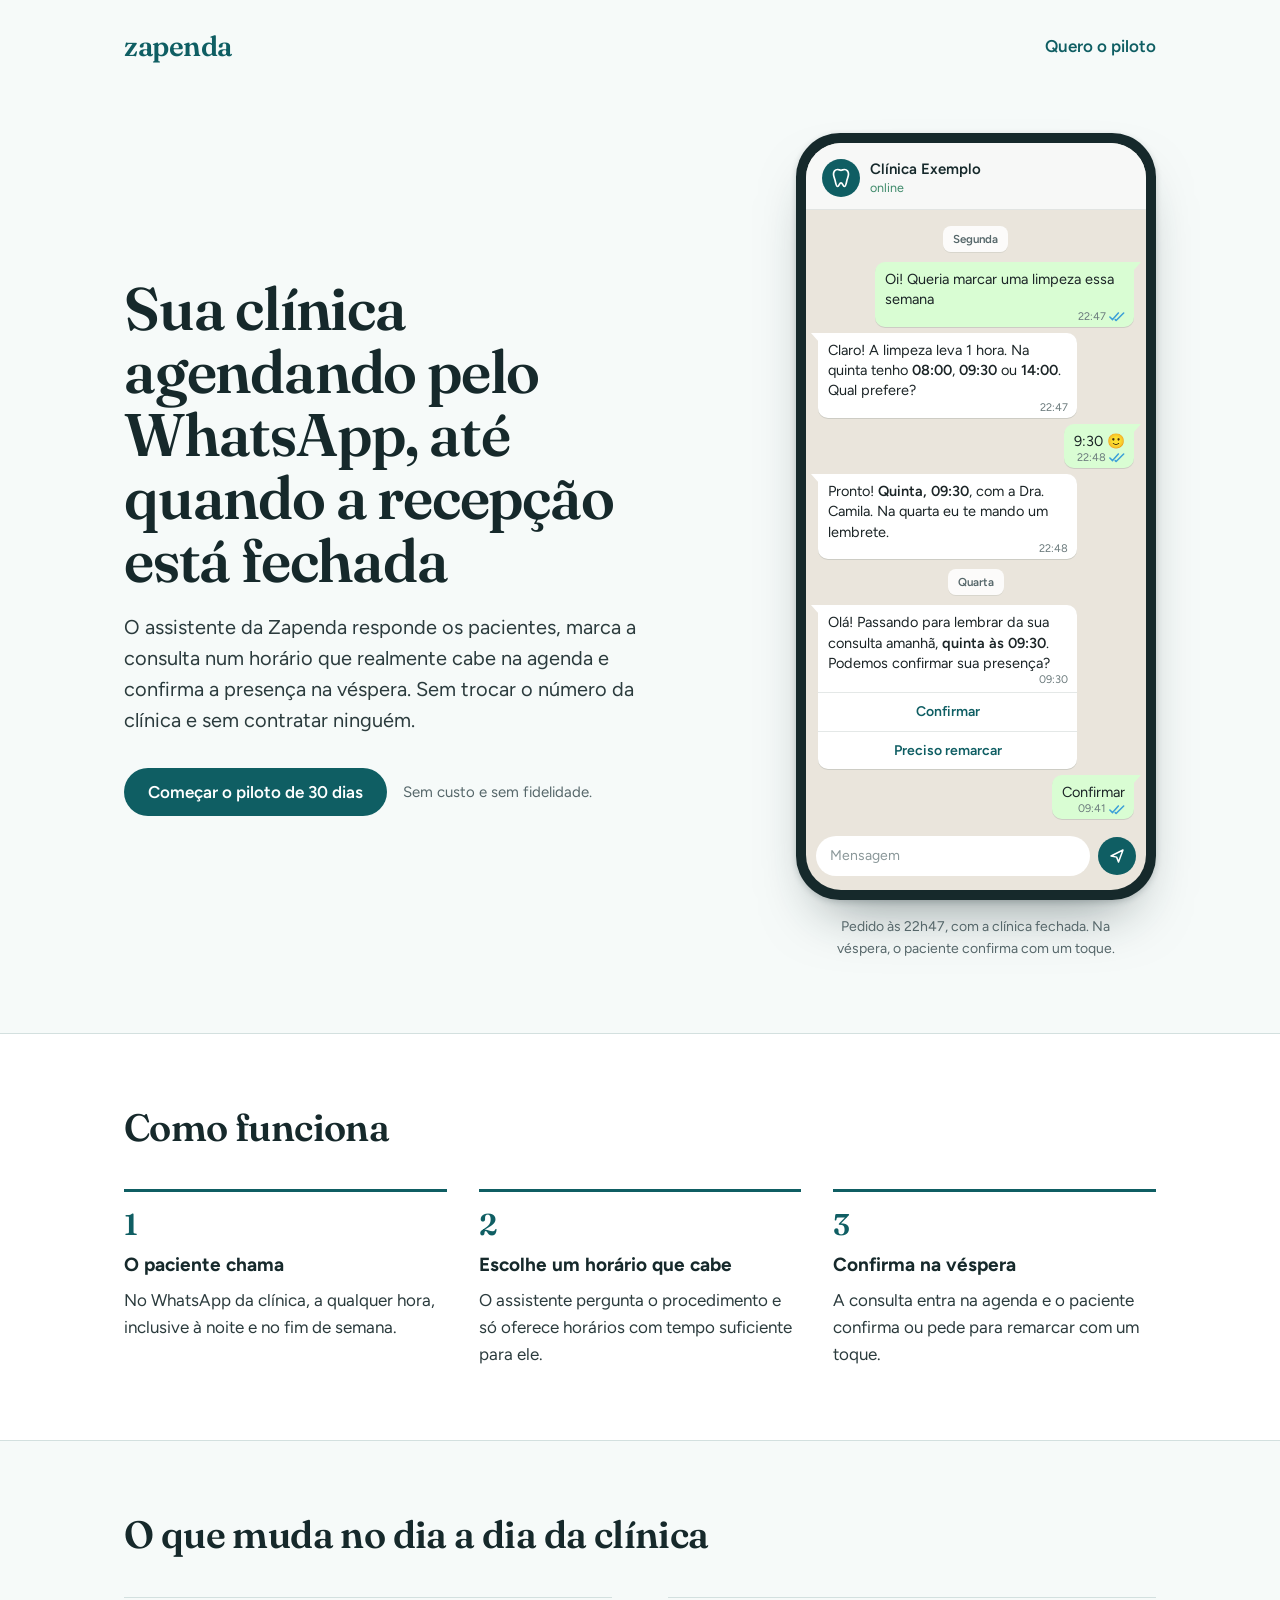
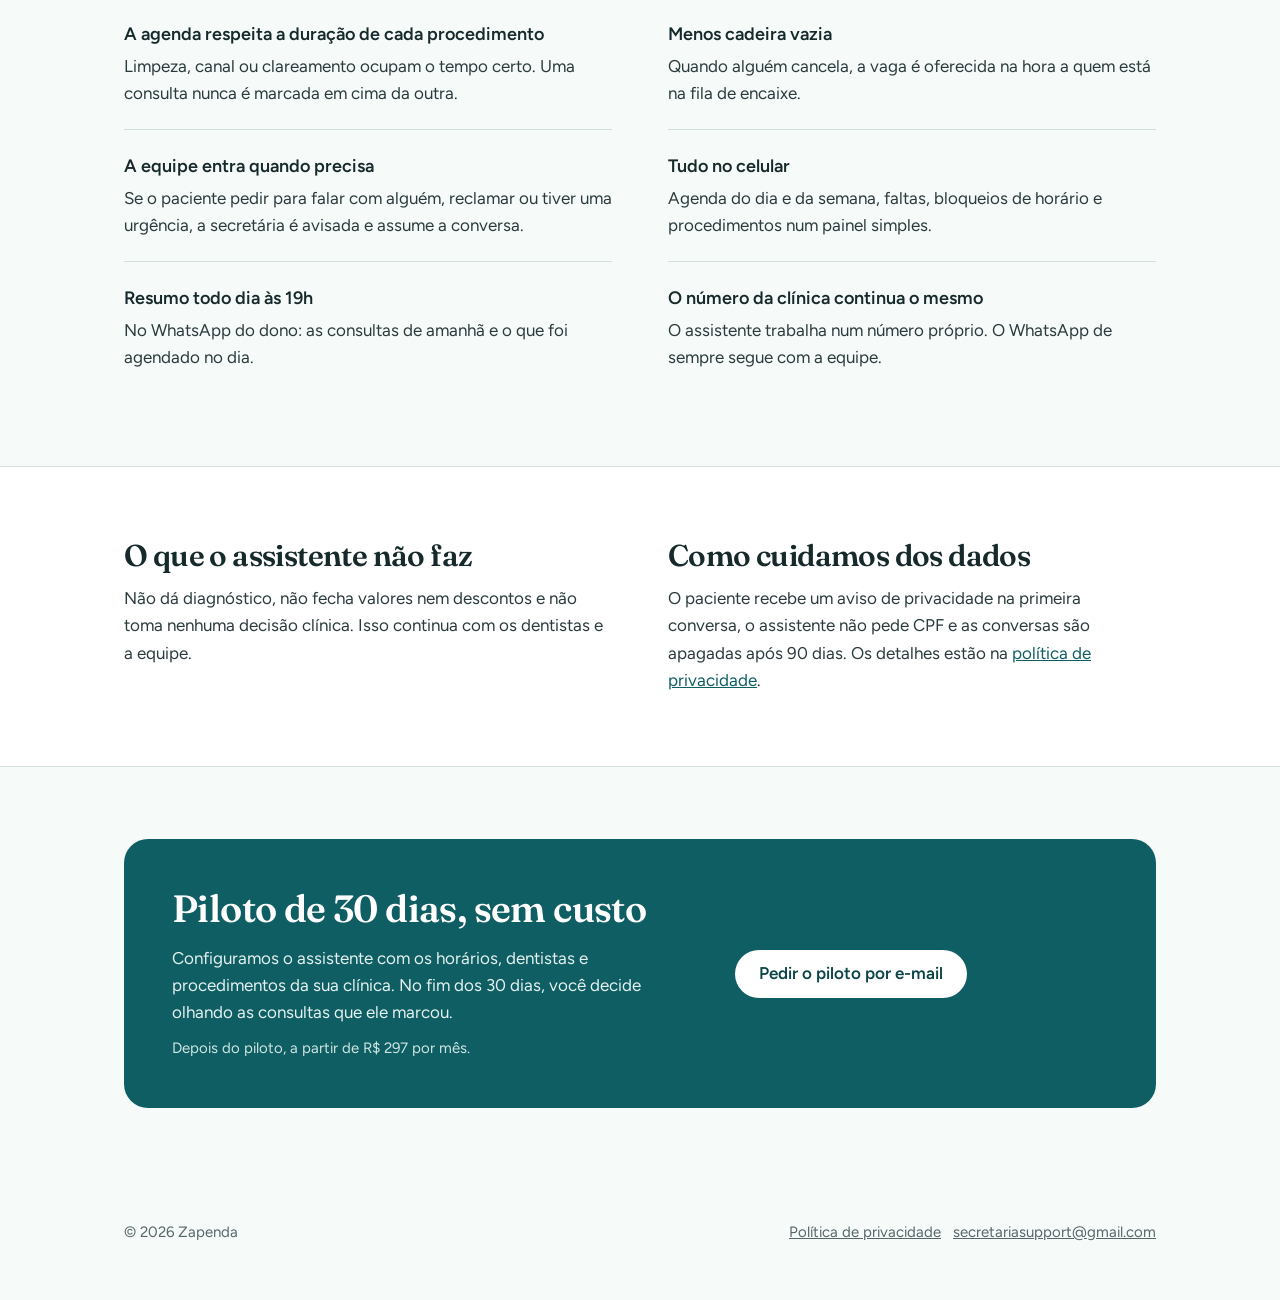
==== index.html @ 544bdfe4 "Site da Zapenda: página inicial, política de privacidade e domínio - index.html: apresentação do ass" ====
<!doctype html>
<html lang="pt-BR">
<head>
<meta charset="utf-8">
<meta name="viewport" content="width=device-width, initial-scale=1">
<title>Zapenda — agendamento pelo WhatsApp para clínicas odontológicas</title>
<meta name="description" content="Assistente que responde pacientes no WhatsApp, marca consultas na agenda da clínica e confirma presença na véspera. Piloto de 30 dias sem custo.">
<link rel="preconnect" href="https://fonts.googleapis.com">
<link rel="preconnect" href="https://fonts.gstatic.com" crossorigin>
<link rel="stylesheet" href="https://fonts.googleapis.com/css2?family=Fraunces:opsz,wght@9..144,600&family=Figtree:wght@400;600&display=swap">
<link rel="stylesheet" href="estilo.css">
</head>
<body>
<div class="envoltorio">
  <header class="topo">
    <a class="marca" href="./">zapenda</a>
    <nav aria-label="Principal"><a href="#piloto">Quero o piloto</a></nav>
  </header>

  <main>
    <section class="heroi" aria-labelledby="titulo">
      <div>
        <h1 id="titulo">Sua clínica agendando pelo WhatsApp, até quando a recepção está fechada</h1>
        <p class="sub">O assistente da Zapenda responde os pacientes, marca a consulta num horário que realmente cabe na agenda e confirma a presença na véspera. Sem trocar o número da clínica e sem contratar ninguém.</p>
        <div class="acoes">
          <a class="botao" href="#piloto">Começar o piloto de 30 dias</a>
          <span class="nota">Sem custo e sem fidelidade.</span>
        </div>
      </div>

      <figure class="demo">
        <div class="celular">
          <div class="tela" role="img" aria-label="Conversa de exemplo: às 22h47 um paciente pede uma limpeza, o assistente oferece três horários de quinta e marca às 09:30. Na quarta, chega o lembrete com os botões Confirmar e Preciso remarcar, e o paciente confirma.">
            <div class="cab" aria-hidden="true">
              <div class="avatar"><svg width="20" height="22" viewBox="0 0 20 22" fill="none" stroke="#FFFFFF" stroke-width="1.7" stroke-linejoin="round"><path d="M6.5 2.5C4 2.5 2.5 4.6 2.5 7c0 2.4 1 4.1 1.6 6.4.6 2.3.9 6.1 2.5 6.1 1.5 0 1.8-3.7 3.4-3.7s1.9 3.7 3.4 3.7c1.6 0 1.9-3.8 2.5-6.1.6-2.3 1.6-4 1.6-6.4 0-2.4-1.5-4.5-4-4.5-1.4 0-2.2.8-3.5.8S7.9 2.5 6.5 2.5z"></path></svg></div>
              <div class="nome">Clínica Exemplo<span>online</span></div>
            </div>
            <div class="chat" aria-hidden="true">
              <div class="dia" style="--d:.1s">Segunda</div>
              <div class="msg eu" style="--d:.3s">Oi! Queria marcar uma limpeza essa semana<div class="meta">22:47 <svg width="16" height="11" viewBox="0 0 18 12" aria-hidden="true"><path d="M1 6.5l3 3L10.5 2M7 9.5l1 1L16.5 2" fill="none" stroke="currentColor" stroke-width="1.7" stroke-linecap="round" stroke-linejoin="round"></path></svg></div></div>
              <div class="msg clinica" style="--d:1s">Claro! A limpeza leva 1 hora. Na quinta tenho <b>08:00</b>, <b>09:30</b> ou <b>14:00</b>. Qual prefere?<div class="meta">22:47</div></div>
              <div class="msg eu" style="--d:1.7s">9:30 🙂<div class="meta">22:48 <svg width="16" height="11" viewBox="0 0 18 12" aria-hidden="true"><path d="M1 6.5l3 3L10.5 2M7 9.5l1 1L16.5 2" fill="none" stroke="currentColor" stroke-width="1.7" stroke-linecap="round" stroke-linejoin="round"></path></svg></div></div>
              <div class="msg clinica" style="--d:2.3s">Pronto! <b>Quinta, 09:30</b>, com a Dra. Camila. Na quarta eu te mando um lembrete.<div class="meta">22:48</div></div>
              <div class="dia" style="--d:3.1s">Quarta</div>
              <div class="msg clinica modelo" style="--d:3.5s">Olá! Passando para lembrar da sua consulta amanhã, <b>quinta às 09:30</b>. Podemos confirmar sua presença?<div class="meta">09:30</div><div class="botoes"><span>Confirmar</span><span>Preciso remarcar</span></div></div>
              <div class="msg eu" style="--d:4.3s">Confirmar<div class="meta">09:41 <svg width="16" height="11" viewBox="0 0 18 12" aria-hidden="true"><path d="M1 6.5l3 3L10.5 2M7 9.5l1 1L16.5 2" fill="none" stroke="currentColor" stroke-width="1.7" stroke-linecap="round" stroke-linejoin="round"></path></svg></div></div>
            </div>
            <div class="campo" aria-hidden="true">
              <div class="texto">Mensagem</div>
              <div class="enviar"><svg width="18" height="18" viewBox="0 0 24 24" fill="none" stroke="#FFFFFF" stroke-width="2" stroke-linecap="round" stroke-linejoin="round"><path d="M4 12l16-8-6 16-2.5-6.5L4 12z"></path></svg></div>
            </div>
          </div>
        </div>
        <figcaption>Pedido às 22h47, com a clínica fechada. Na véspera, o paciente confirma com um toque.</figcaption>
      </figure>
    </section>
  </main>
</div>

<div class="faixa">
  <section class="secao envoltorio" aria-labelledby="como">
    <h2 id="como">Como funciona</h2>
    <ol class="passos">
      <li>
        <h3>O paciente chama</h3>
        <p>No WhatsApp da clínica, a qualquer hora, inclusive à noite e no fim de semana.</p>
      </li>
      <li>
        <h3>Escolhe um horário que cabe</h3>
        <p>O assistente pergunta o procedimento e só oferece horários com tempo suficiente para ele.</p>
      </li>
      <li>
        <h3>Confirma na véspera</h3>
        <p>A consulta entra na agenda e o paciente confirma ou pede para remarcar com um toque.</p>
      </li>
    </ol>
  </section>
</div>

<section class="secao envoltorio" aria-labelledby="ganhos">
  <h2 id="ganhos">O que muda no dia a dia da clínica</h2>
  <dl class="ganhos">
    <div><dt>A agenda respeita a duração de cada procedimento</dt><dd>Limpeza, canal ou clareamento ocupam o tempo certo. Uma consulta nunca é marcada em cima da outra.</dd></div>
    <div><dt>Menos cadeira vazia</dt><dd>Quando alguém cancela, a vaga é oferecida na hora a quem está na fila de encaixe.</dd></div>
    <div><dt>A equipe entra quando precisa</dt><dd>Se o paciente pedir para falar com alguém, reclamar ou tiver uma urgência, a secretária é avisada e assume a conversa.</dd></div>
    <div><dt>Tudo no celular</dt><dd>Agenda do dia e da semana, faltas, bloqueios de horário e procedimentos num painel simples.</dd></div>
    <div><dt>Resumo todo dia às 19h</dt><dd>No WhatsApp do dono: as consultas de amanhã e o que foi agendado no dia.</dd></div>
    <div><dt>O número da clínica continua o mesmo</dt><dd>O assistente trabalha num número próprio. O WhatsApp de sempre segue com a equipe.</dd></div>
  </dl>
</section>

<div class="faixa">
  <section class="secao envoltorio limites">
    <div>
      <h2>O que o assistente não faz</h2>
      <p>Não dá diagnóstico, não fecha valores nem descontos e não toma nenhuma decisão clínica. Isso continua com os dentistas e a equipe.</p>
    </div>
    <div>
      <h2>Como cuidamos dos dados</h2>
      <p>O paciente recebe um aviso de privacidade na primeira conversa, o assistente não pede CPF e as conversas são apagadas após 90 dias. Os detalhes estão na <a href="privacidade.html">política de privacidade</a>.</p>
    </div>
  </section>
</div>

<section class="secao envoltorio" id="piloto" aria-labelledby="titulo-piloto">
  <div class="piloto">
    <div>
      <h2 id="titulo-piloto">Piloto de 30 dias, sem custo</h2>
      <p>Configuramos o assistente com os horários, dentistas e procedimentos da sua clínica. No fim dos 30 dias, você decide olhando as consultas que ele marcou.</p>
      <p class="preco">Depois do piloto, a partir de R$ 297 por mês.</p>
    </div>
    <div>
      <a class="botao" href="mailto:secretariasupport@gmail.com?subject=Piloto%20Zapenda">Pedir o piloto por e-mail</a>
    </div>
  </div>
</section>

<footer class="envoltorio rodape">
  <span>© 2026 Zapenda</span>
  <span><a href="privacidade.html">Política de privacidade</a> &nbsp; <a href="mailto:secretariasupport@gmail.com">secretariasupport@gmail.com</a></span>
</footer>
</body>
</html>
---- estilo.css ----
:root{
  --tinta:#16292B;
  --texto:#2B3B3D;
  --suave:#56676A;
  --petroleo:#0F5E63;
  --petroleo-escuro:#0A4447;
  --menta:#E3F0EE;
  --linha:#D3E0DF;
  --fundo:#F6FAF9;
  --branco:#FFFFFF;
  --balao-paciente:#D9FDD3;
}
*{box-sizing:border-box}
html{-webkit-text-size-adjust:100%}
body{margin:0;background:var(--fundo);color:var(--texto);font-family:Figtree,"Helvetica Neue",Helvetica,sans-serif;font-size:17px;line-height:1.6}
a{color:var(--petroleo)}
a:hover{color:var(--petroleo-escuro)}
a:focus-visible,button:focus-visible{outline:3px solid var(--petroleo);outline-offset:3px;border-radius:4px}
h1,h2,h3{color:var(--tinta);margin:0}
p{margin:0}
.envoltorio{max-width:1080px;margin:0 auto;padding:0 24px}

.topo{display:flex;justify-content:space-between;align-items:center;padding:24px 0}
.marca{font-family:Fraunces,Georgia,serif;font-weight:600;font-size:28px;letter-spacing:-.5px;color:var(--petroleo);text-decoration:none}
.topo nav a{font-weight:600;text-decoration:none}

.heroi{display:grid;grid-template-columns:minmax(0,1.1fr) minmax(0,.9fr);gap:56px;align-items:center;padding:40px 0 72px}
.heroi h1{font-family:Fraunces,Georgia,serif;font-weight:600;font-size:clamp(38px,5.4vw,60px);line-height:1.05;letter-spacing:-1.2px;text-wrap:balance}
.heroi .sub{margin-top:20px;font-size:20px;line-height:1.55;max-width:34em;text-wrap:pretty}
.acoes{margin-top:32px;display:flex;flex-wrap:wrap;gap:16px;align-items:center}
.botao{display:inline-flex;align-items:center;min-height:48px;padding:0 24px;border-radius:999px;background:var(--petroleo);color:var(--branco);font-weight:600;text-decoration:none}
.botao:hover{background:var(--petroleo-escuro);color:var(--branco)}
.acoes .nota{color:var(--suave);font-size:15px}

/* A conversa do herói: o que a clínica compra, mostrado em vez de descrito */
.demo{margin:0;justify-self:end;width:100%;max-width:360px}
.celular{background:var(--tinta);border-radius:44px;padding:10px;box-shadow:0 30px 60px -28px rgba(22,41,43,.55),0 2px 6px rgba(22,41,43,.18)}
.tela{border-radius:35px;overflow:hidden;background:#EAE5DC;display:flex;flex-direction:column}
.tela .cab{display:flex;align-items:center;gap:10px;padding:16px 16px 12px;background:#F7F8F7;border-bottom:1px solid #E1E4E2}
.tela .avatar{width:38px;height:38px;border-radius:50%;background:var(--petroleo);display:grid;place-items:center;flex-shrink:0}
.tela .nome{font-weight:600;color:var(--tinta);font-size:15px;line-height:1.2}
.tela .nome span{display:block;font-weight:400;color:#3E8A6A;font-size:12.5px;margin-top:2px}
.chat{padding:12px 12px 8px;display:flex;flex-direction:column;gap:6px}
.dia{align-self:center;background:#FFFFFFD9;color:var(--suave);font-size:11.5px;font-weight:600;padding:4px 10px;border-radius:8px;margin:4px 0;box-shadow:0 1px 0 rgba(22,41,43,.08)}
.msg{position:relative;max-width:82%;padding:7px 9px 5px 10px;border-radius:10px;font-size:14.5px;line-height:1.4;color:#1B2426;box-shadow:0 1px 0 rgba(22,41,43,.13)}
.msg b{font-weight:600}
.msg .meta{display:flex;justify-content:flex-end;align-items:center;gap:3px;font-size:11px;color:#6B7A7C;margin-top:1px;line-height:1}
.msg .meta svg{color:#3B9FD8}
.msg.eu{align-self:flex-end;background:var(--balao-paciente);border-top-right-radius:0}
.msg.eu::after{content:"";position:absolute;top:0;right:-7px;border-top:9px solid var(--balao-paciente);border-right:8px solid transparent}
.msg.clinica{align-self:flex-start;background:var(--branco);border-top-left-radius:0}
.msg.clinica::after{content:"";position:absolute;top:0;left:-7px;border-top:9px solid var(--branco);border-left:8px solid transparent}
.msg.modelo{padding-bottom:0}
.msg .botoes{margin:7px -9px 0 -10px;border-top:1px solid #E4E8E7}
.msg .botoes span{display:flex;justify-content:center;align-items:center;gap:6px;padding:9px 0;color:var(--petroleo);font-weight:600;font-size:14px}
.msg .botoes span + span{border-top:1px solid #E4E8E7}
.campo{display:flex;align-items:center;gap:8px;padding:8px 10px 14px}
.campo .texto{flex-grow:1;background:var(--branco);border-radius:20px;padding:9px 14px;color:#8A9799;font-size:14px}
.campo .enviar{width:38px;height:38px;border-radius:50%;background:var(--petroleo);display:grid;place-items:center;flex-shrink:0}
.demo figcaption{margin-top:16px;font-size:14px;color:var(--suave);text-align:center;text-wrap:balance}
@media (prefers-reduced-motion:no-preference){
  .chat > *{opacity:0;transform:translateY(6px);animation:entra .35s ease-out forwards;animation-delay:var(--d,0s)}
}
@keyframes entra{to{opacity:1;transform:none}}

.faixa{background:var(--branco);border-top:1px solid var(--linha);border-bottom:1px solid var(--linha)}
.secao{padding-top:72px;padding-bottom:72px}
.secao h2{font-family:Fraunces,Georgia,serif;font-weight:600;font-size:clamp(28px,3.4vw,38px);letter-spacing:-.6px;line-height:1.15;max-width:22em;text-wrap:balance}
.secao .intro{margin-top:14px;max-width:40em;color:var(--texto)}

.passos{list-style:none;margin:40px 0 0;padding:0;display:grid;grid-template-columns:repeat(3,minmax(0,1fr));gap:32px;counter-reset:passo}
.passos li{counter-increment:passo;padding-top:18px;border-top:3px solid var(--petroleo)}
.passos li::before{content:counter(passo);display:block;font-family:Fraunces,Georgia,serif;font-weight:600;font-size:30px;color:var(--petroleo);line-height:1;margin-bottom:10px}
.passos h3{font-size:19px;margin-bottom:6px}

.ganhos{margin:40px 0 0;display:grid;grid-template-columns:repeat(2,minmax(0,1fr));column-gap:56px}
.ganhos div{padding:22px 0;border-top:1px solid var(--linha)}
.ganhos dt{font-weight:600;color:var(--tinta);font-size:18px}
.ganhos dd{margin:4px 0 0;color:var(--texto)}

.limites{display:grid;grid-template-columns:repeat(2,minmax(0,1fr));gap:56px}
.limites h2{font-size:clamp(24px,2.6vw,30px)}
.limites p{margin-top:12px}

.piloto{background:var(--petroleo);color:var(--branco);border-radius:24px;padding:48px;display:grid;grid-template-columns:minmax(0,1.4fr) minmax(0,1fr);gap:40px;align-items:center}
.piloto h2{color:var(--branco)}
.piloto p{margin-top:14px;color:#E4F1F0}
.piloto .botao{background:var(--branco);color:var(--petroleo-escuro)}
.piloto .botao:hover{background:var(--menta);color:var(--petroleo-escuro)}
.piloto .preco{margin-top:10px;font-size:15px;color:#CFE5E3}

.rodape{padding-top:40px;padding-bottom:56px;color:var(--suave);font-size:15px;display:flex;flex-wrap:wrap;gap:12px 28px;justify-content:space-between}
.rodape a{color:var(--suave)}

/* Página de texto longo (política) */
.documento{max-width:720px;padding:32px 0 64px}
.documento h1{font-family:Fraunces,Georgia,serif;font-weight:600;font-size:clamp(34px,4.6vw,48px);letter-spacing:-1px;line-height:1.1}
.documento .data{margin-top:10px;color:var(--suave);font-size:15px}
.documento h2{font-family:Fraunces,Georgia,serif;font-weight:600;font-size:26px;letter-spacing:-.3px;margin-top:48px;line-height:1.2}
.documento h3{font-size:18px;margin-top:28px}
.documento p,.documento ul,.documento ol{margin-top:14px;text-wrap:pretty}
.documento ul,.documento ol{padding-left:22px}
.documento li{margin-top:6px}
.documento .destaque{margin-top:24px;padding:20px 22px;background:var(--menta);border-radius:14px}
.documento table{width:100%;border-collapse:collapse;margin-top:16px;font-size:16px}
.documento th,.documento td{text-align:left;vertical-align:top;padding:10px 12px;border-bottom:1px solid var(--linha)}
.documento th{color:var(--tinta);font-weight:600;border-bottom:2px solid var(--linha)}
.tabela{overflow-x:auto}

@media (max-width:820px){
  .heroi{grid-template-columns:1fr;gap:40px;padding-top:16px}
  .demo{justify-self:center}
  .passos,.ganhos,.limites,.piloto{grid-template-columns:1fr}
  .passos{gap:28px}
  .limites{gap:40px}
  .piloto{padding:32px 24px}
  .secao{padding-top:56px;padding-bottom:56px}
}
@media (prefers-reduced-motion:reduce){*{scroll-behavior:auto!important}}
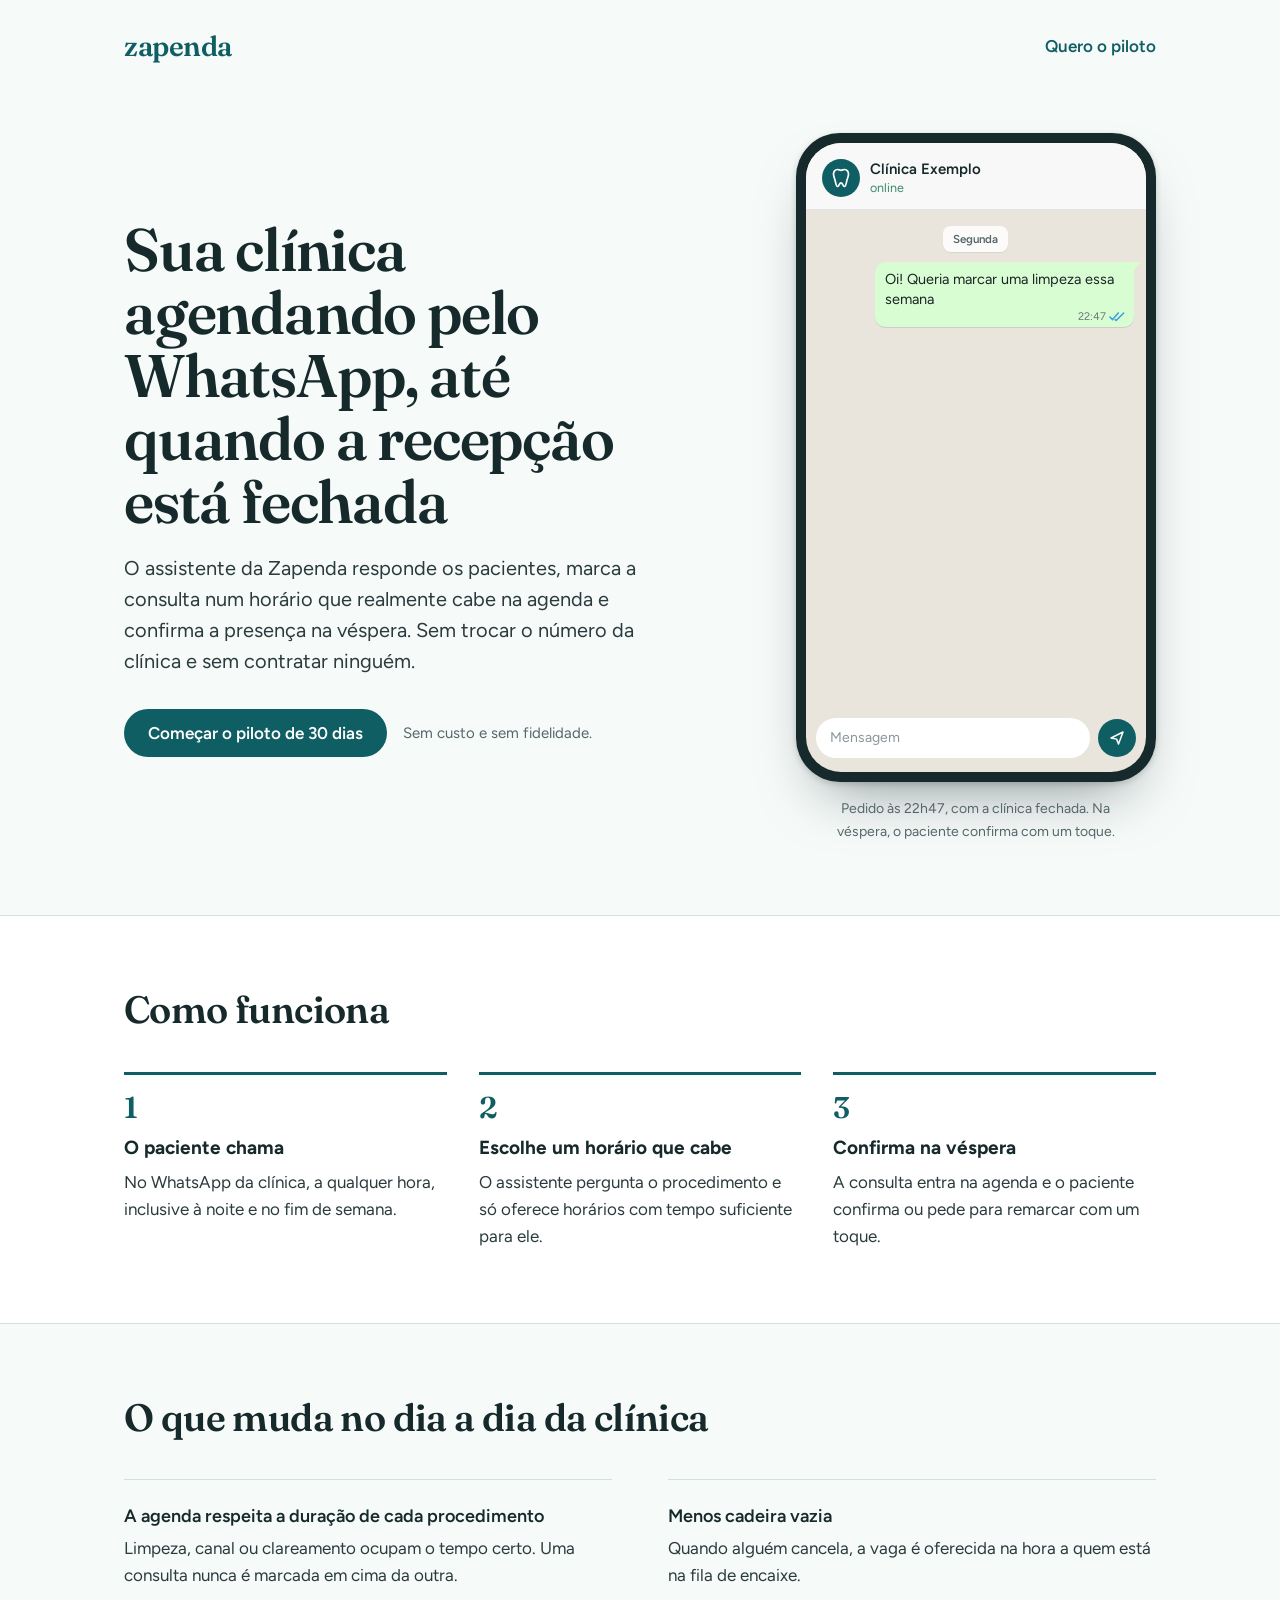
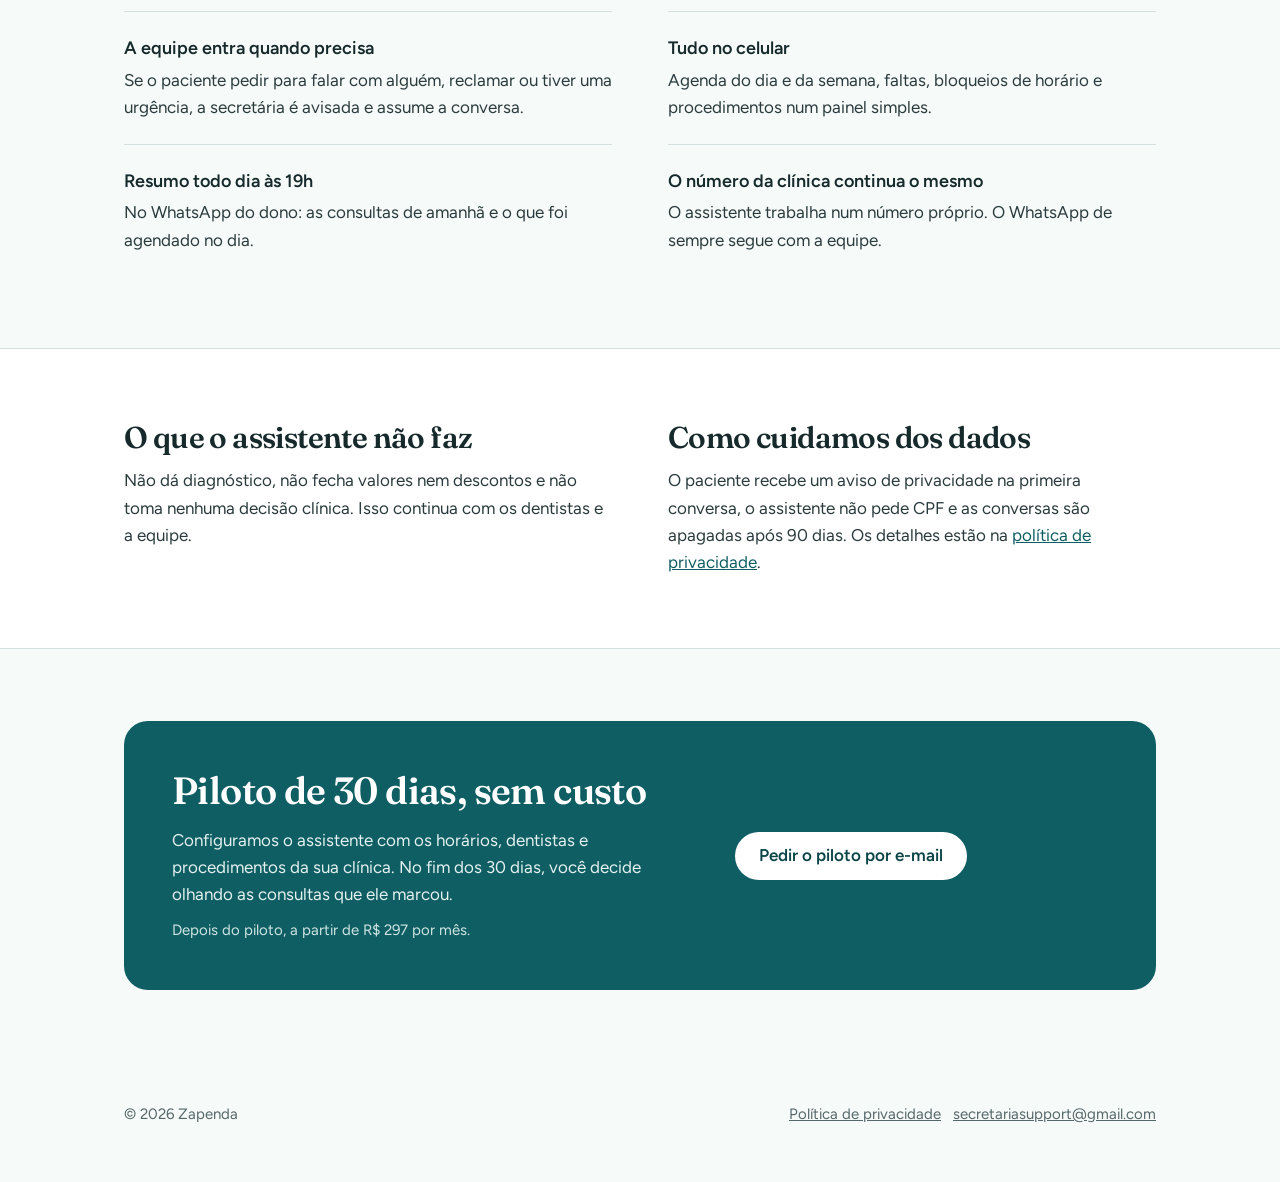
==== commit 6787d75a: "Conversa do topo começa em cima, como no WhatsApp Co-Authored-By: Claude Opus 5.5 <noreply@anthropic" ====
--- a/index.html
+++ b/index.html
@@ -30,20 +30,23 @@
 
       <figure class="demo">
         <div class="celular">
-          <div class="tela" role="img" aria-label="Conversa de exemplo: às 22h47 um paciente pede uma limpeza, o assistente oferece três horários de quinta e marca às 09:30. Na quarta, chega o lembrete com os botões Confirmar e Preciso remarcar, e o paciente confirma.">
+          <div class="tela" role="img" aria-label="Conversa de exemplo: às 22h47 um paciente pede uma limpeza. O assistente oferece os dias disponíveis, depois os horários de quinta de manhã, e marca às 09:30 com a Dra. Camila. Na quarta chega o lembrete com os botões Confirmar e Preciso remarcar, e o paciente confirma.">
             <div class="cab" aria-hidden="true">
               <div class="avatar"><svg width="20" height="22" viewBox="0 0 20 22" fill="none" stroke="#FFFFFF" stroke-width="1.7" stroke-linejoin="round"><path d="M6.5 2.5C4 2.5 2.5 4.6 2.5 7c0 2.4 1 4.1 1.6 6.4.6 2.3.9 6.1 2.5 6.1 1.5 0 1.8-3.7 3.4-3.7s1.9 3.7 3.4 3.7c1.6 0 1.9-3.8 2.5-6.1.6-2.3 1.6-4 1.6-6.4 0-2.4-1.5-4.5-4-4.5-1.4 0-2.2.8-3.5.8S7.9 2.5 6.5 2.5z"></path></svg></div>
               <div class="nome">Clínica Exemplo<span>online</span></div>
             </div>
             <div class="chat" aria-hidden="true">
-              <div class="dia" style="--d:.1s">Segunda</div>
-              <div class="msg eu" style="--d:.3s">Oi! Queria marcar uma limpeza essa semana<div class="meta">22:47 <svg width="16" height="11" viewBox="0 0 18 12" aria-hidden="true"><path d="M1 6.5l3 3L10.5 2M7 9.5l1 1L16.5 2" fill="none" stroke="currentColor" stroke-width="1.7" stroke-linecap="round" stroke-linejoin="round"></path></svg></div></div>
-              <div class="msg clinica" style="--d:1s">Claro! A limpeza leva 1 hora. Na quinta tenho <b>08:00</b>, <b>09:30</b> ou <b>14:00</b>. Qual prefere?<div class="meta">22:47</div></div>
-              <div class="msg eu" style="--d:1.7s">9:30 🙂<div class="meta">22:48 <svg width="16" height="11" viewBox="0 0 18 12" aria-hidden="true"><path d="M1 6.5l3 3L10.5 2M7 9.5l1 1L16.5 2" fill="none" stroke="currentColor" stroke-width="1.7" stroke-linecap="round" stroke-linejoin="round"></path></svg></div></div>
-              <div class="msg clinica" style="--d:2.3s">Pronto! <b>Quinta, 09:30</b>, com a Dra. Camila. Na quarta eu te mando um lembrete.<div class="meta">22:48</div></div>
-              <div class="dia" style="--d:3.1s">Quarta</div>
-              <div class="msg clinica modelo" style="--d:3.5s">Olá! Passando para lembrar da sua consulta amanhã, <b>quinta às 09:30</b>. Podemos confirmar sua presença?<div class="meta">09:30</div><div class="botoes"><span>Confirmar</span><span>Preciso remarcar</span></div></div>
-              <div class="msg eu" style="--d:4.3s">Confirmar<div class="meta">09:41 <svg width="16" height="11" viewBox="0 0 18 12" aria-hidden="true"><path d="M1 6.5l3 3L10.5 2M7 9.5l1 1L16.5 2" fill="none" stroke="currentColor" stroke-width="1.7" stroke-linecap="round" stroke-linejoin="round"></path></svg></div></div>
+              <div class="dia">Segunda</div>
+              <div class="msg eu">Oi! Queria marcar uma limpeza essa semana<div class="meta">22:47 <svg width="16" height="11" viewBox="0 0 18 12" aria-hidden="true"><path d="M1 6.5l3 3L10.5 2M7 9.5l1 1L16.5 2" fill="none" stroke="currentColor" stroke-width="1.7" stroke-linecap="round" stroke-linejoin="round"></path></svg></div></div>
+              <div class="msg clinica">Oi! 😊 Claro, vamos marcar sua <b>Limpeza</b> (60 min).<br><br>Tenho horários em:<br>• <b>Quarta</b><br>• <b>Quinta</b><br>• <b>Sexta</b><br><br>Qual dia você prefere?<div class="meta">22:47</div></div>
+              <div class="msg eu">Quinta de manhã<div class="meta">22:48 <svg width="16" height="11" viewBox="0 0 18 12" aria-hidden="true"><path d="M1 6.5l3 3L10.5 2M7 9.5l1 1L16.5 2" fill="none" stroke="currentColor" stroke-width="1.7" stroke-linecap="round" stroke-linejoin="round"></path></svg></div></div>
+              <div class="msg clinica">Na <b>quinta de manhã</b> tenho:<br>• 08:00<br>• 09:30<br>• 10:30<br><br>Qual horário fica melhor? 🦷<div class="meta">22:48</div></div>
+              <div class="msg eu">9:30<div class="meta">22:48 <svg width="16" height="11" viewBox="0 0 18 12" aria-hidden="true"><path d="M1 6.5l3 3L10.5 2M7 9.5l1 1L16.5 2" fill="none" stroke="currentColor" stroke-width="1.7" stroke-linecap="round" stroke-linejoin="round"></path></svg></div></div>
+              <div class="msg clinica">Pronto! ✅ Sua consulta está marcada:<br><br>📅 <b>Quinta às 09:30</b><br>👩‍⚕️ Dra. Camila — Limpeza<br><br>Na quarta eu te mando um lembrete para confirmar. Até lá! 😊<div class="meta">22:49</div></div>
+              <div class="dia">Quarta</div>
+              <div class="msg clinica modelo">Olá, Ana! Passando para lembrar da sua consulta na Clínica Exemplo:<br><br>📅 01/10 às 09:30<br>🦷 Dra. Camila — Limpeza<br><br>Podemos confirmar sua presença? Se precisar remarcar, é só responder por aqui.<div class="meta">09:30</div><div class="botoes"><span>Confirmar</span><span>Preciso remarcar</span></div></div>
+              <div class="msg eu">Confirmar<div class="meta">09:41 <svg width="16" height="11" viewBox="0 0 18 12" aria-hidden="true"><path d="M1 6.5l3 3L10.5 2M7 9.5l1 1L16.5 2" fill="none" stroke="currentColor" stroke-width="1.7" stroke-linecap="round" stroke-linejoin="round"></path></svg></div></div>
+              <div class="msg clinica">Presença confirmada! ✅ Te esperamos quinta às 09:30. 😊<div class="meta">09:41</div></div>
             </div>
             <div class="campo" aria-hidden="true">
               <div class="texto">Mensagem</div>
@@ -119,5 +122,40 @@
   <span>© 2026 Zapenda</span>
   <span><a href="privacidade.html">Política de privacidade</a> &nbsp; <a href="mailto:secretariasupport@gmail.com">secretariasupport@gmail.com</a></span>
 </footer>
+<script>
+/* Conversa ao vivo no topo: começa em cima e vai descendo, como no WhatsApp.
+   Quando a tela enche, rola para mostrar a mensagem mais nova.
+   Com animações reduzidas, a conversa aparece inteira, já rolada até o fim. */
+(function () {
+  var chat = document.querySelector('.chat');
+  var status = document.querySelector('.tela .nome span');
+  if (!chat || !status) return;
+  function rolaAteOFim(suave) {
+    chat.scrollTo({ top: chat.scrollHeight, behavior: suave ? 'smooth' : 'auto' });
+  }
+  if (window.matchMedia && matchMedia('(prefers-reduced-motion: reduce)').matches) {
+    rolaAteOFim(false);
+    return;
+  }
+  var itens = Array.prototype.slice.call(chat.children);
+  itens.forEach(function (el) { el.classList.add('oculto'); });
+  var digitando = document.createElement('div');
+  digitando.className = 'msg clinica digitando';
+  digitando.innerHTML = '<i></i><i></i><i></i>';
+  function mostra(el) { el.classList.remove('oculto'); el.classList.add('entra'); rolaAteOFim(true); }
+  var t = 500;
+  itens.forEach(function (el) {
+    if (el.classList.contains('clinica')) {
+      setTimeout(function () { chat.appendChild(digitando); status.textContent = 'digitando…'; rolaAteOFim(true); }, t);
+      t += el.classList.contains('modelo') ? 700 : 1300;
+      setTimeout(function () { digitando.remove(); status.textContent = 'online'; mostra(el); }, t);
+      t += 1500;
+    } else {
+      setTimeout(function () { mostra(el); }, t);
+      t += el.classList.contains('dia') ? 800 : 1200;
+    }
+  });
+})();
+</script>
 </body>
 </html>
--- a/estilo.css
+++ b/estilo.css
@@ -58,10 +58,15 @@
 .campo .texto{flex-grow:1;background:var(--branco);border-radius:20px;padding:9px 14px;color:#8A9799;font-size:14px}
 .campo .enviar{width:38px;height:38px;border-radius:50%;background:var(--petroleo);display:grid;place-items:center;flex-shrink:0}
 .demo figcaption{margin-top:16px;font-size:14px;color:var(--suave);text-align:center;text-wrap:balance}
-@media (prefers-reduced-motion:no-preference){
-  .chat > *{opacity:0;transform:translateY(6px);animation:entra .35s ease-out forwards;animation-delay:var(--d,0s)}
-}
-@keyframes entra{to{opacity:1;transform:none}}
+.chat{height:500px;overflow:hidden;justify-content:flex-start}
+.chat > .oculto{display:none}
+.chat > .entra{animation:entra .3s ease-out}
+@keyframes entra{from{opacity:0;transform:translateY(8px)}to{opacity:1;transform:none}}
+.digitando{display:flex;gap:4px;padding:12px 14px}
+.digitando i{width:7px;height:7px;border-radius:50%;background:#9AA7A9;animation:pula 1s infinite ease-in-out}
+.digitando i:nth-child(2){animation-delay:.15s}
+.digitando i:nth-child(3){animation-delay:.3s}
+@keyframes pula{0%,60%,100%{transform:none;opacity:.5}30%{transform:translateY(-3px);opacity:1}}
 
 .faixa{background:var(--branco);border-top:1px solid var(--linha);border-bottom:1px solid var(--linha)}
 .secao{padding-top:72px;padding-bottom:72px}
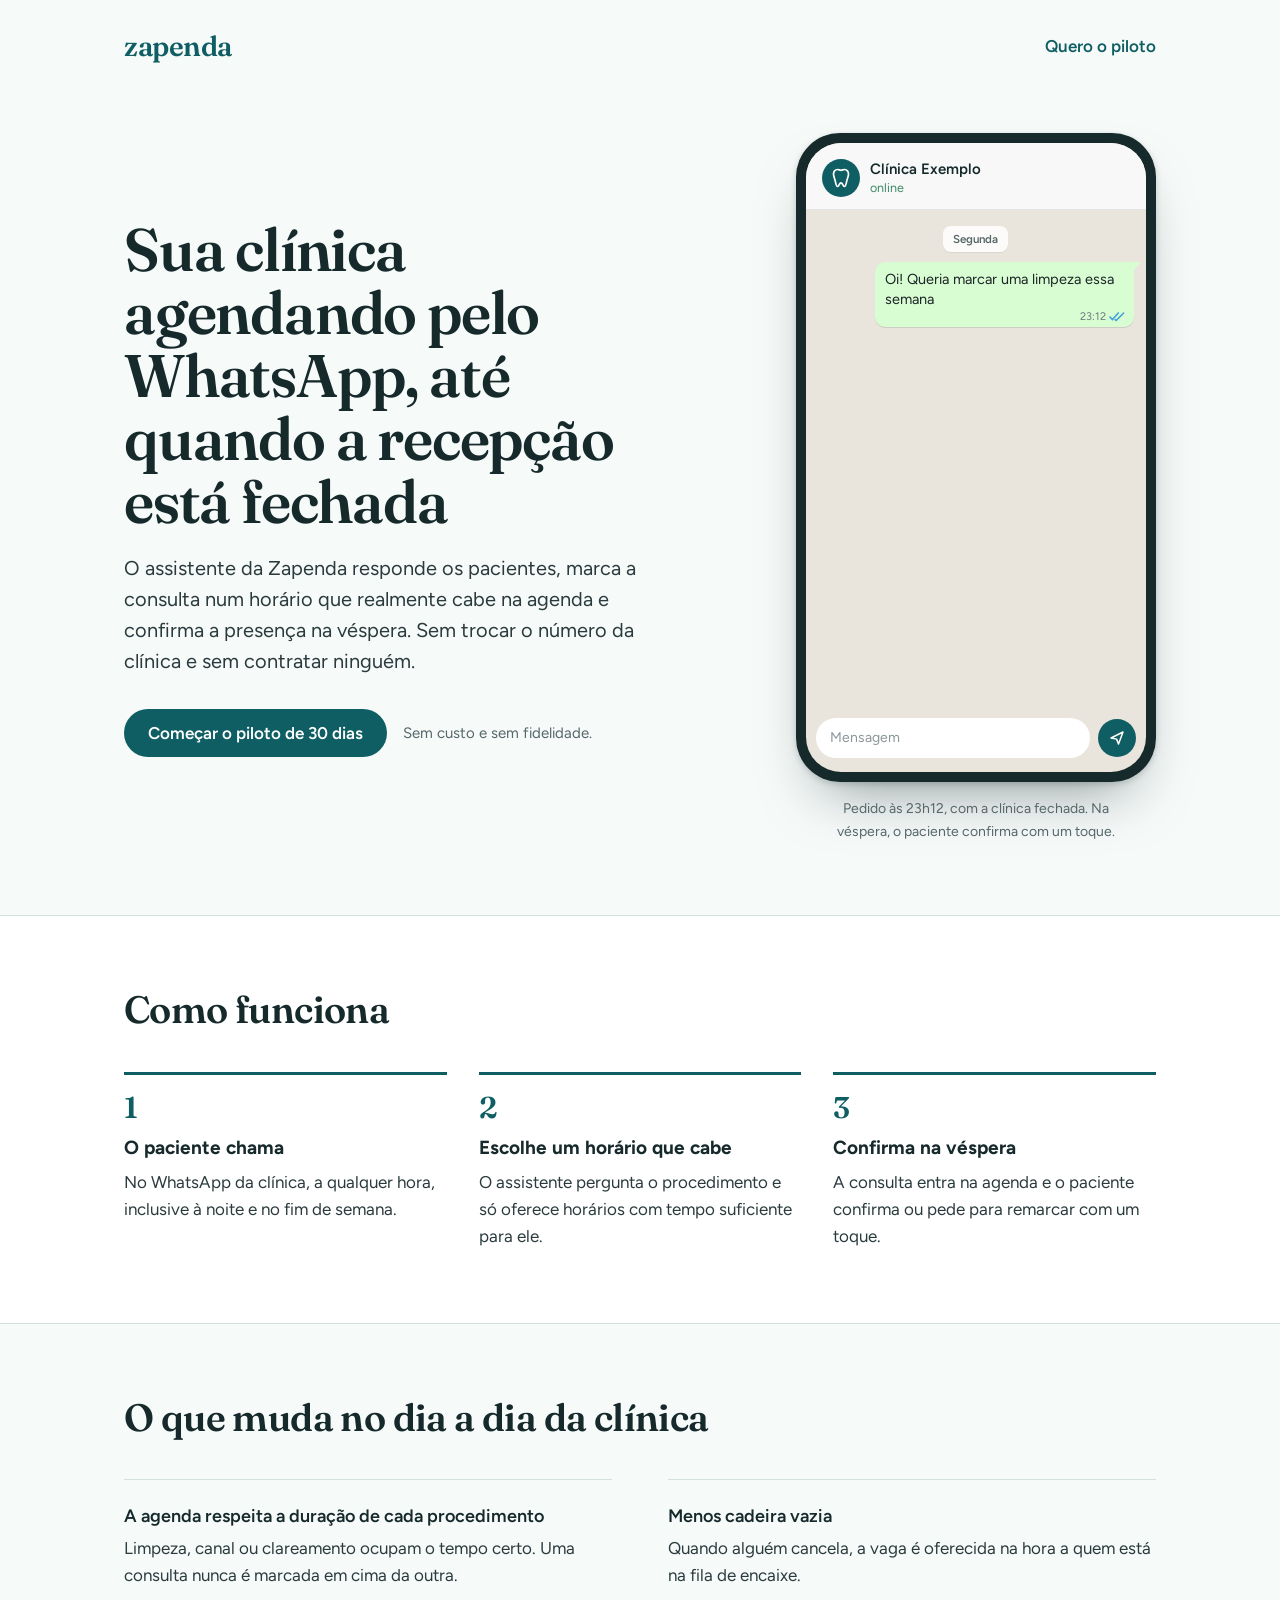
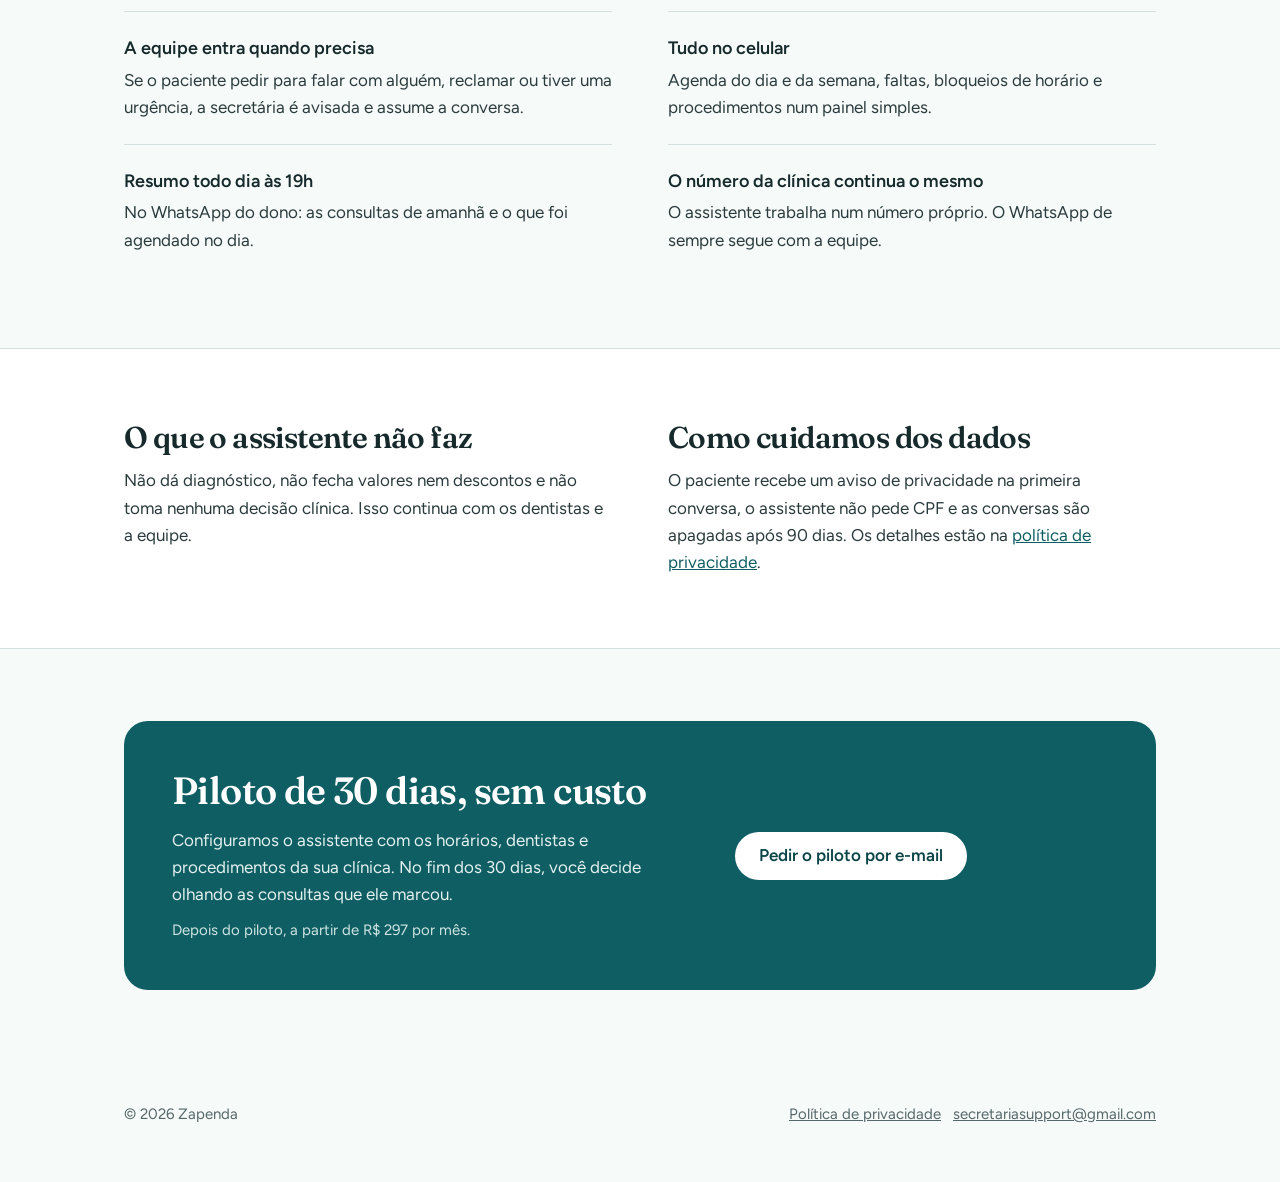
==== commit 25890464: "Troca o horário da conversa de demonstração Co-Authored-By: Claude Opus 5.5 <noreply@anthropic.com>" ====
--- a/index.html
+++ b/index.html
@@ -30,19 +30,19 @@
 
       <figure class="demo">
         <div class="celular">
-          <div class="tela" role="img" aria-label="Conversa de exemplo: às 22h47 um paciente pede uma limpeza. O assistente oferece os dias disponíveis, depois os horários de quinta de manhã, e marca às 09:30 com a Dra. Camila. Na quarta chega o lembrete com os botões Confirmar e Preciso remarcar, e o paciente confirma.">
+          <div class="tela" role="img" aria-label="Conversa de exemplo: às 23h12 um paciente pede uma limpeza. O assistente oferece os dias disponíveis, depois os horários de quinta de manhã, e marca às 09:30 com a Dra. Camila. Na quarta chega o lembrete com os botões Confirmar e Preciso remarcar, e o paciente confirma.">
             <div class="cab" aria-hidden="true">
               <div class="avatar"><svg width="20" height="22" viewBox="0 0 20 22" fill="none" stroke="#FFFFFF" stroke-width="1.7" stroke-linejoin="round"><path d="M6.5 2.5C4 2.5 2.5 4.6 2.5 7c0 2.4 1 4.1 1.6 6.4.6 2.3.9 6.1 2.5 6.1 1.5 0 1.8-3.7 3.4-3.7s1.9 3.7 3.4 3.7c1.6 0 1.9-3.8 2.5-6.1.6-2.3 1.6-4 1.6-6.4 0-2.4-1.5-4.5-4-4.5-1.4 0-2.2.8-3.5.8S7.9 2.5 6.5 2.5z"></path></svg></div>
               <div class="nome">Clínica Exemplo<span>online</span></div>
             </div>
             <div class="chat" aria-hidden="true">
               <div class="dia">Segunda</div>
-              <div class="msg eu">Oi! Queria marcar uma limpeza essa semana<div class="meta">22:47 <svg width="16" height="11" viewBox="0 0 18 12" aria-hidden="true"><path d="M1 6.5l3 3L10.5 2M7 9.5l1 1L16.5 2" fill="none" stroke="currentColor" stroke-width="1.7" stroke-linecap="round" stroke-linejoin="round"></path></svg></div></div>
-              <div class="msg clinica">Oi! 😊 Claro, vamos marcar sua <b>Limpeza</b> (60 min).<br><br>Tenho horários em:<br>• <b>Quarta</b><br>• <b>Quinta</b><br>• <b>Sexta</b><br><br>Qual dia você prefere?<div class="meta">22:47</div></div>
-              <div class="msg eu">Quinta de manhã<div class="meta">22:48 <svg width="16" height="11" viewBox="0 0 18 12" aria-hidden="true"><path d="M1 6.5l3 3L10.5 2M7 9.5l1 1L16.5 2" fill="none" stroke="currentColor" stroke-width="1.7" stroke-linecap="round" stroke-linejoin="round"></path></svg></div></div>
-              <div class="msg clinica">Na <b>quinta de manhã</b> tenho:<br>• 08:00<br>• 09:30<br>• 10:30<br><br>Qual horário fica melhor? 🦷<div class="meta">22:48</div></div>
-              <div class="msg eu">9:30<div class="meta">22:48 <svg width="16" height="11" viewBox="0 0 18 12" aria-hidden="true"><path d="M1 6.5l3 3L10.5 2M7 9.5l1 1L16.5 2" fill="none" stroke="currentColor" stroke-width="1.7" stroke-linecap="round" stroke-linejoin="round"></path></svg></div></div>
-              <div class="msg clinica">Pronto! ✅ Sua consulta está marcada:<br><br>📅 <b>Quinta às 09:30</b><br>👩‍⚕️ Dra. Camila — Limpeza<br><br>Na quarta eu te mando um lembrete para confirmar. Até lá! 😊<div class="meta">22:49</div></div>
+              <div class="msg eu">Oi! Queria marcar uma limpeza essa semana<div class="meta">23:12 <svg width="16" height="11" viewBox="0 0 18 12" aria-hidden="true"><path d="M1 6.5l3 3L10.5 2M7 9.5l1 1L16.5 2" fill="none" stroke="currentColor" stroke-width="1.7" stroke-linecap="round" stroke-linejoin="round"></path></svg></div></div>
+              <div class="msg clinica">Oi! 😊 Claro, vamos marcar sua <b>Limpeza</b> (60 min).<br><br>Tenho horários em:<br>• <b>Quarta</b><br>• <b>Quinta</b><br>• <b>Sexta</b><br><br>Qual dia você prefere?<div class="meta">23:12</div></div>
+              <div class="msg eu">Quinta de manhã<div class="meta">23:13 <svg width="16" height="11" viewBox="0 0 18 12" aria-hidden="true"><path d="M1 6.5l3 3L10.5 2M7 9.5l1 1L16.5 2" fill="none" stroke="currentColor" stroke-width="1.7" stroke-linecap="round" stroke-linejoin="round"></path></svg></div></div>
+              <div class="msg clinica">Na <b>quinta de manhã</b> tenho:<br>• 08:00<br>• 09:30<br>• 10:30<br><br>Qual horário fica melhor? 🦷<div class="meta">23:13</div></div>
+              <div class="msg eu">9:30<div class="meta">23:13 <svg width="16" height="11" viewBox="0 0 18 12" aria-hidden="true"><path d="M1 6.5l3 3L10.5 2M7 9.5l1 1L16.5 2" fill="none" stroke="currentColor" stroke-width="1.7" stroke-linecap="round" stroke-linejoin="round"></path></svg></div></div>
+              <div class="msg clinica">Pronto! ✅ Sua consulta está marcada:<br><br>📅 <b>Quinta às 09:30</b><br>👩‍⚕️ Dra. Camila — Limpeza<br><br>Na quarta eu te mando um lembrete para confirmar. Até lá! 😊<div class="meta">23:14</div></div>
               <div class="dia">Quarta</div>
               <div class="msg clinica modelo">Olá, Ana! Passando para lembrar da sua consulta na Clínica Exemplo:<br><br>📅 01/10 às 09:30<br>🦷 Dra. Camila — Limpeza<br><br>Podemos confirmar sua presença? Se precisar remarcar, é só responder por aqui.<div class="meta">09:30</div><div class="botoes"><span>Confirmar</span><span>Preciso remarcar</span></div></div>
               <div class="msg eu">Confirmar<div class="meta">09:41 <svg width="16" height="11" viewBox="0 0 18 12" aria-hidden="true"><path d="M1 6.5l3 3L10.5 2M7 9.5l1 1L16.5 2" fill="none" stroke="currentColor" stroke-width="1.7" stroke-linecap="round" stroke-linejoin="round"></path></svg></div></div>
@@ -54,7 +54,7 @@
             </div>
           </div>
         </div>
-        <figcaption>Pedido às 22h47, com a clínica fechada. Na véspera, o paciente confirma com um toque.</figcaption>
+        <figcaption>Pedido às 23h12, com a clínica fechada. Na véspera, o paciente confirma com um toque.</figcaption>
       </figure>
     </section>
   </main>
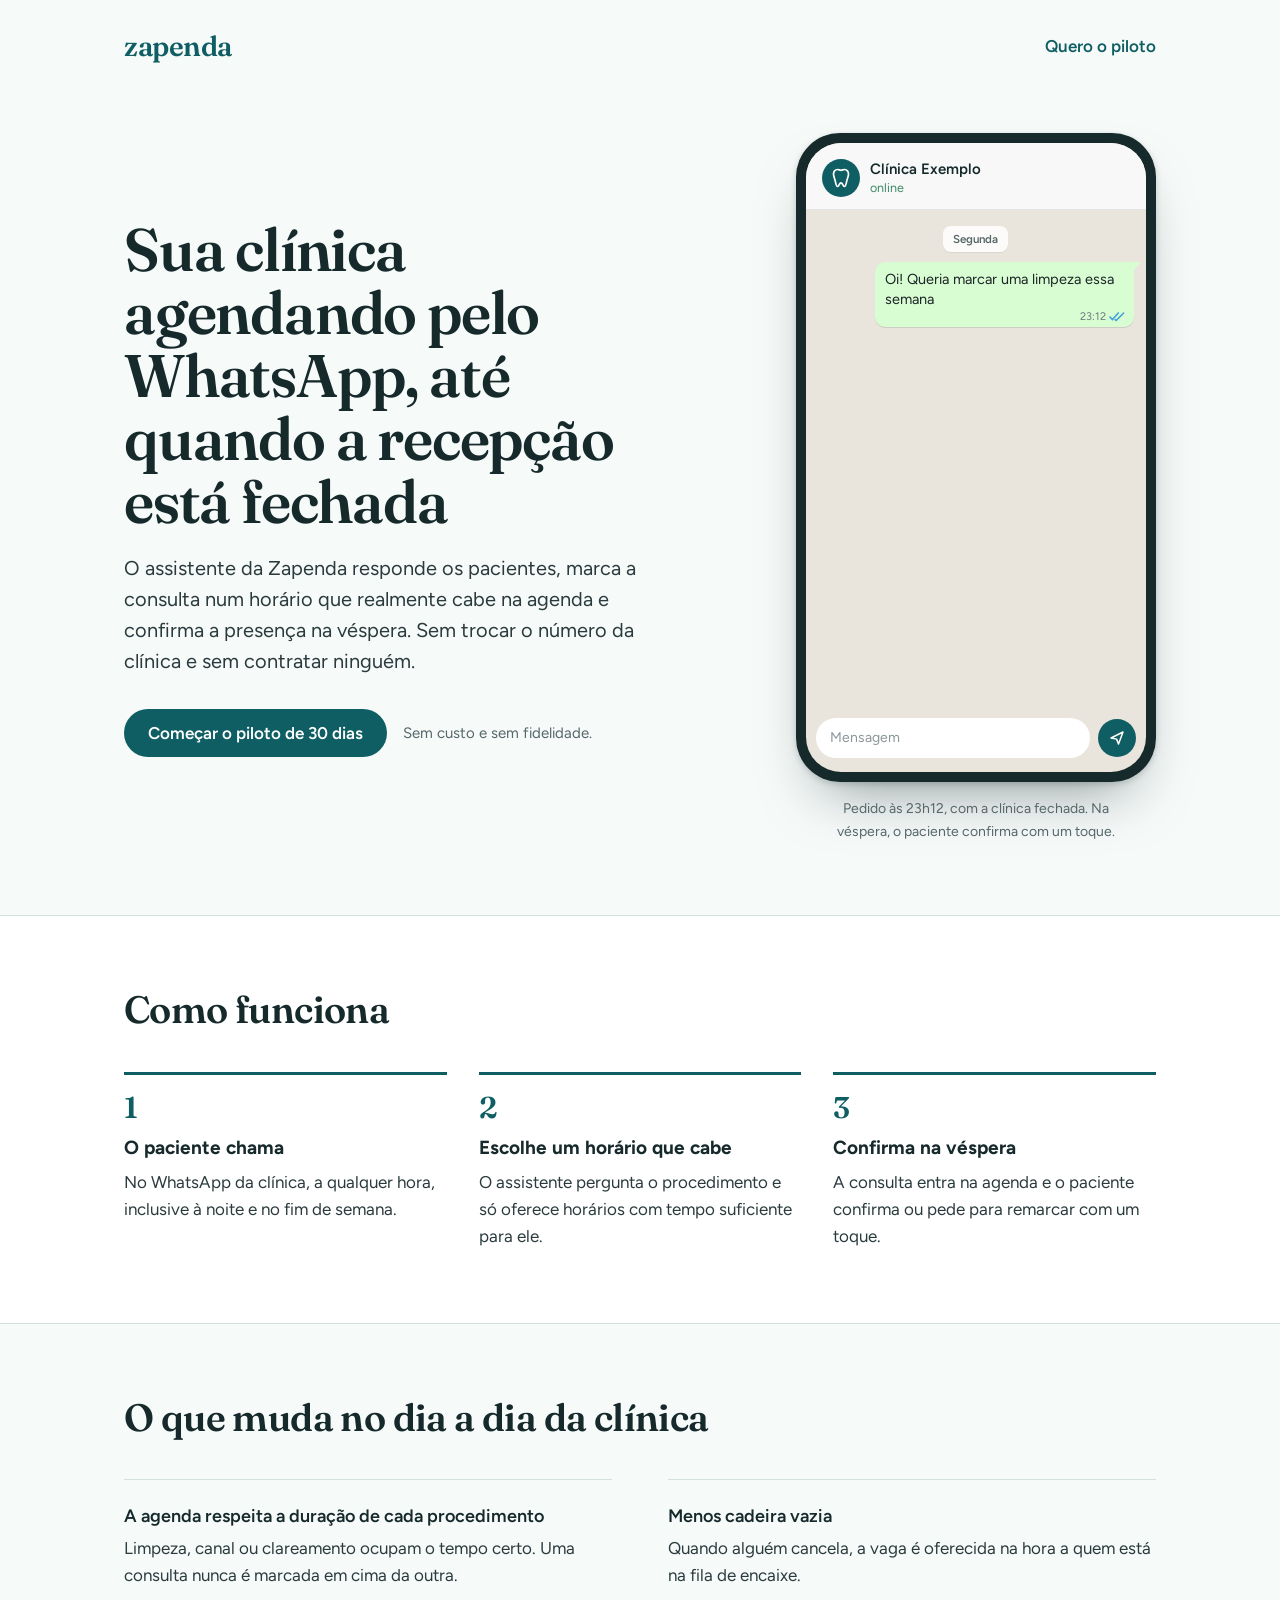
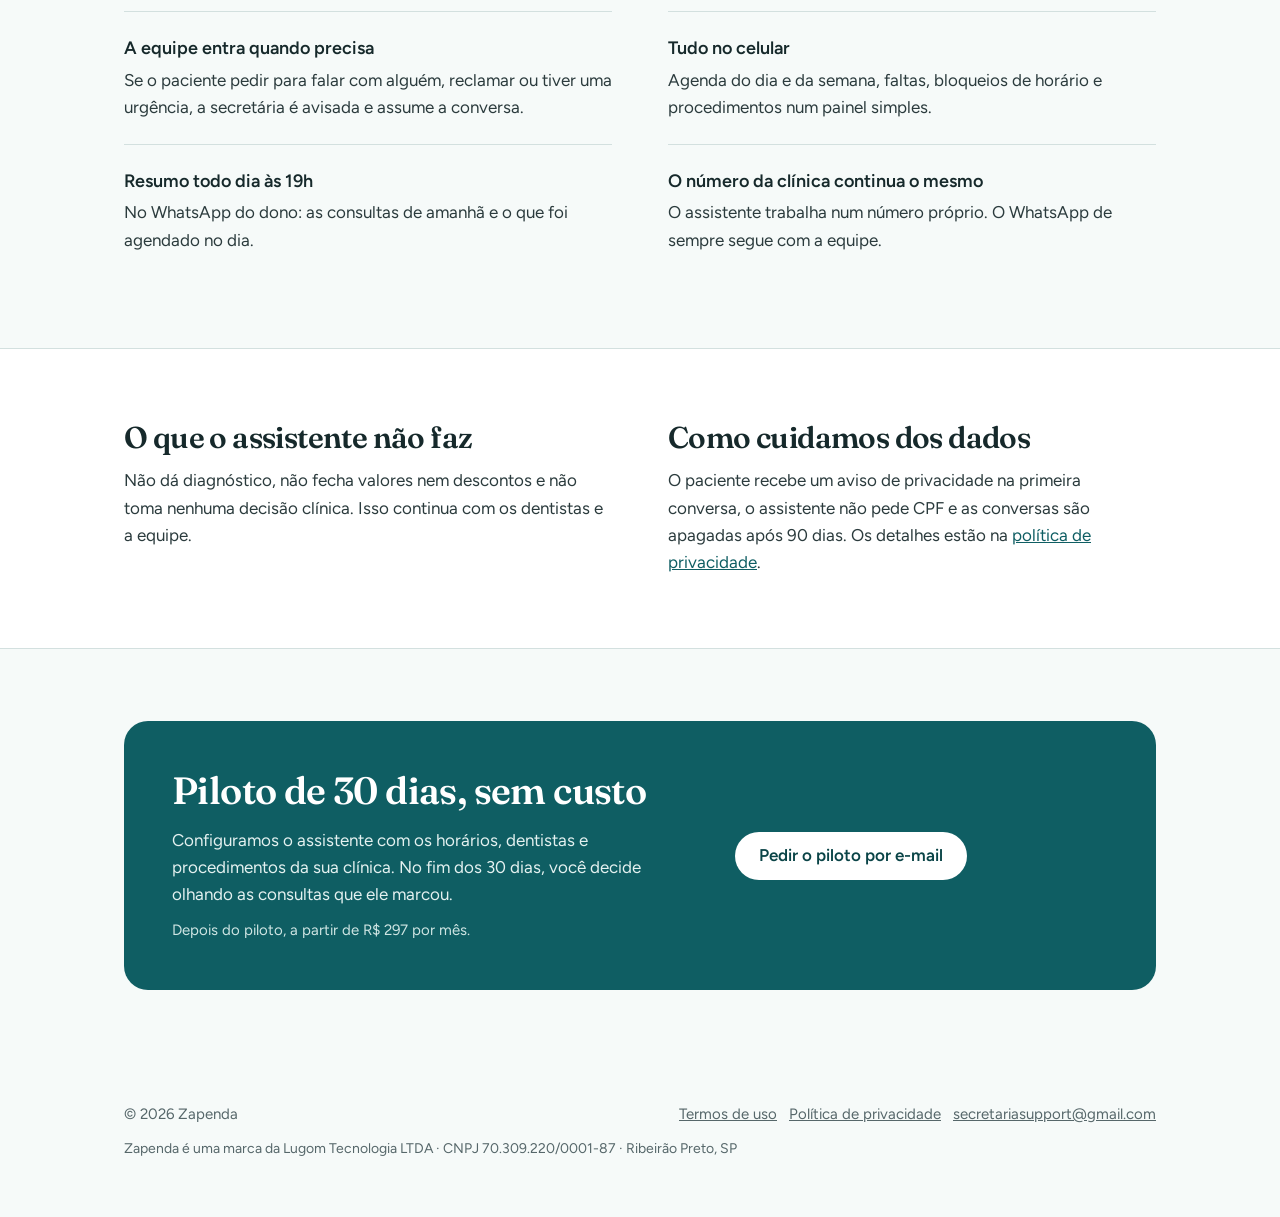
==== commit c30fc455: "Rodapé com dados da Lugom Tecnologia, Termos de Uso e controladora na política Co-Authored-By: Claud" ====
--- a/index.html
+++ b/index.html
@@ -120,7 +120,8 @@
 
 <footer class="envoltorio rodape">
   <span>© 2026 Zapenda</span>
-  <span><a href="privacidade.html">Política de privacidade</a> &nbsp; <a href="mailto:secretariasupport@gmail.com">secretariasupport@gmail.com</a></span>
+  <span><a href="termos.html">Termos de uso</a> &nbsp; <a href="privacidade.html">Política de privacidade</a> &nbsp; <a href="mailto:secretariasupport@gmail.com">secretariasupport@gmail.com</a></span>
+  <p class="legal">Zapenda é uma marca da Lugom Tecnologia LTDA · CNPJ 70.309.220/0001-87 · Ribeirão Preto, SP</p>
 </footer>
 <script>
 /* Conversa ao vivo no topo: começa em cima e vai descendo, como no WhatsApp.
--- a/estilo.css
+++ b/estilo.css
@@ -96,6 +96,7 @@
 
 .rodape{padding-top:40px;padding-bottom:56px;color:var(--suave);font-size:15px;display:flex;flex-wrap:wrap;gap:12px 28px;justify-content:space-between}
 .rodape a{color:var(--suave)}
+.rodape .legal{flex-basis:100%;margin:0;font-size:14px}
 
 /* Página de texto longo (política) */
 .documento{max-width:720px;padding:32px 0 64px}
